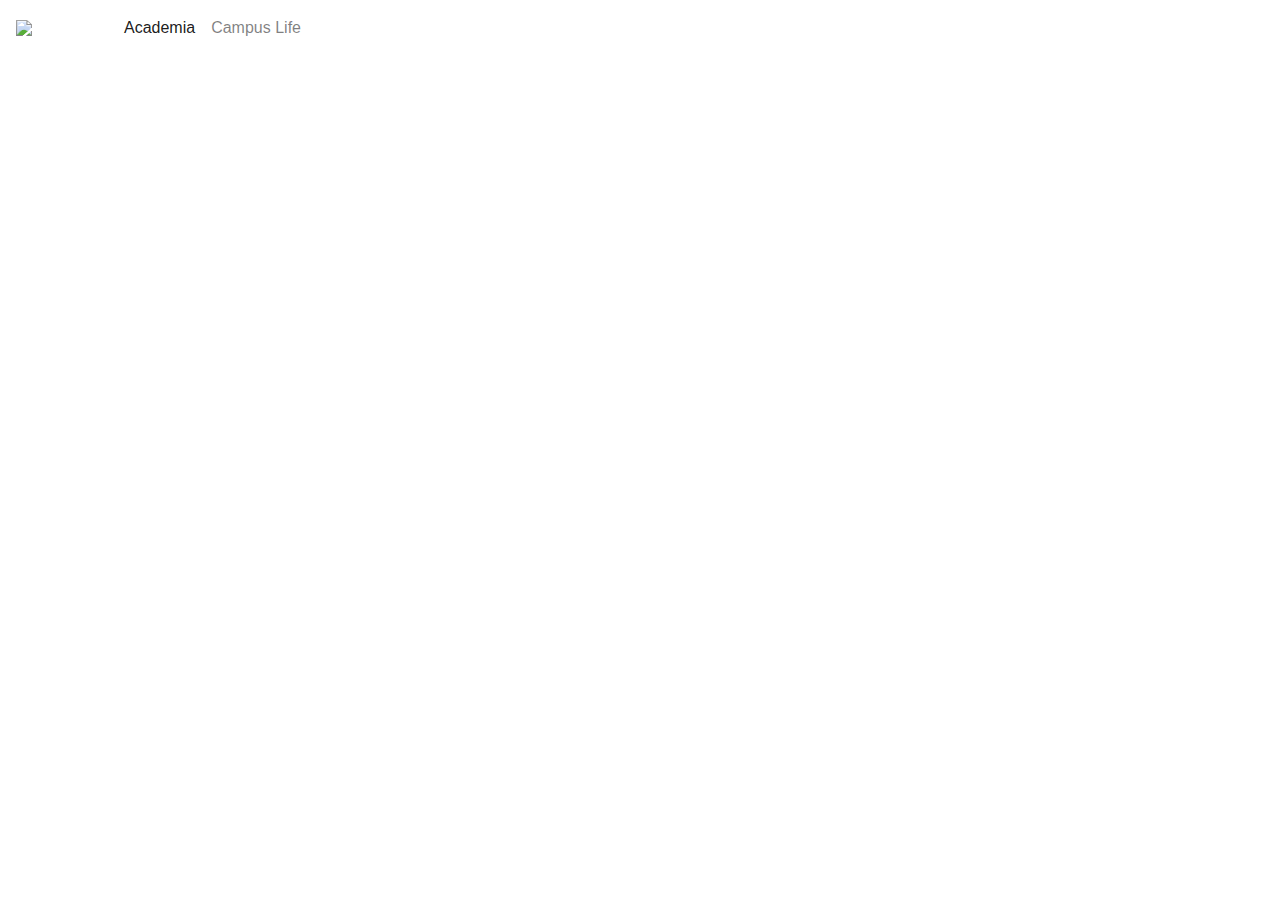
==== academia.html @ c20ad246 "add login page, and other initial setups" ====
<!doctype html>
<html lang="en">

<head>
  <meta charset="utf-8">
  <meta name="viewport" content="width=device-width, initial-scale=1, shrink-to-fit=no">
  <link href="css/bootstrap.min.css" rel="stylesheet">
  <link href="css/navbar.css" rel="stylesheet">
  <title>Academia, Buddy.io</title>
  <link rel="stylesheet" href="https://use.fontawesome.com/releases/v5.15.2/css/all.css" integrity="sha384-vSIIfh2YWi9wW0r9iZe7RJPrKwp6bG+s9QZMoITbCckVJqGCCRhc+ccxNcdpHuYu" crossorigin="anonymous">
  <script src="js/bootstrap.bundle.min.js"></script>
</head>

<body>
  <nav class="navbar navbar-expand-md navbar-light">
    <img src="img/buddy.io.png" id="logo" margin/>
    <ul class="navbar-nav mr-auto">
      <li class="nav-item active">
        <a class="nav-link" href="academia.html">Academia<span class="sr-only">(current)</span></a>
      </li>
      <li class="nav-item">
        <a class="nav-link" href="campuslife.html">Campus Life<span class="sr-only"></span></a>
      </li>
    </ul>
  </nav>



</body>

</html>
---- css/navbar.css ----
#logo {
  float: left;
  width: 100px;
}
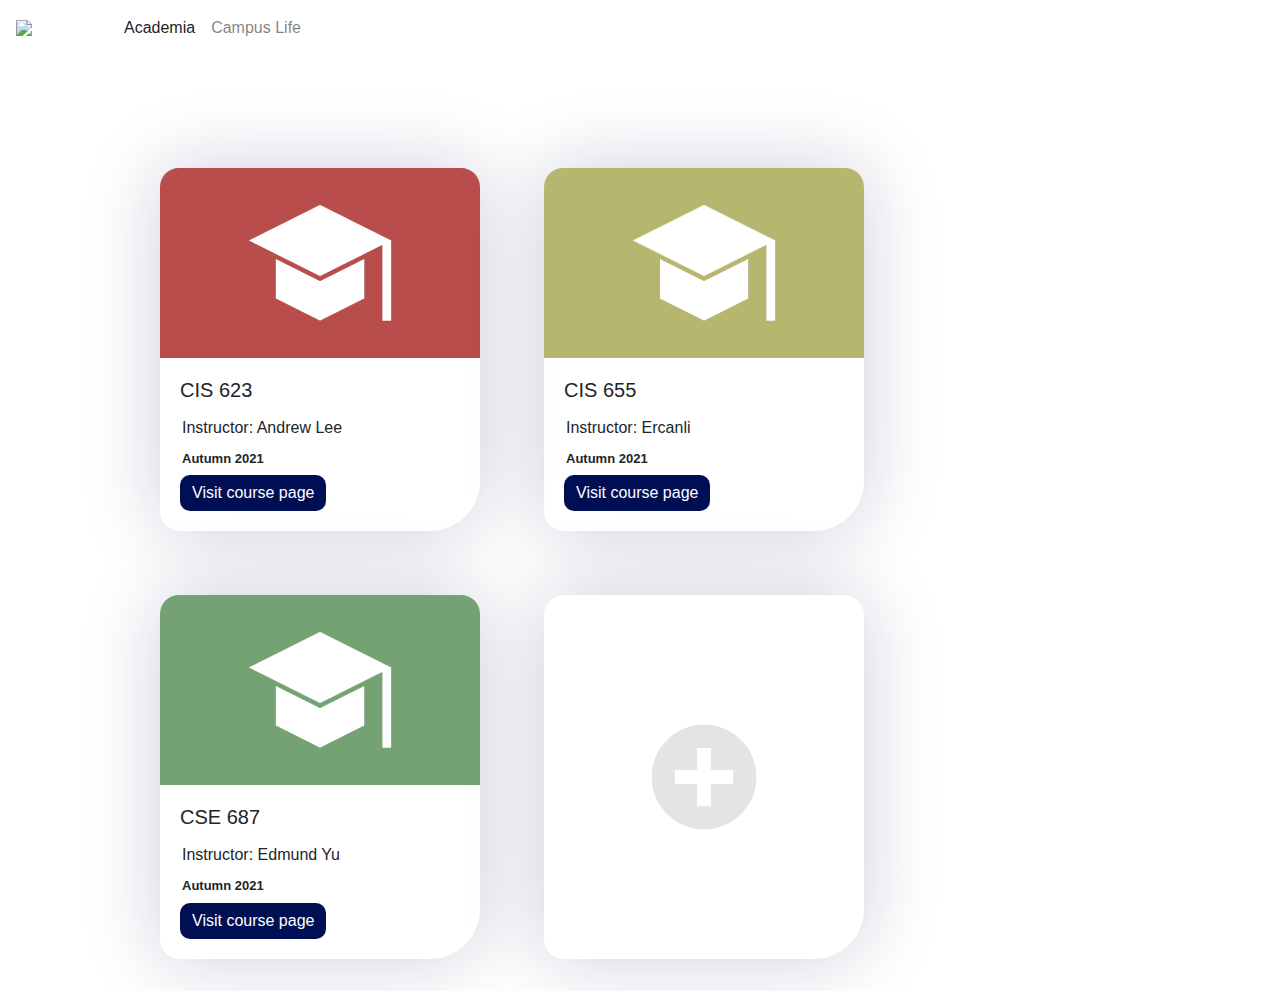
==== commit 9f44499c: "add coursepage and academia page" ====
--- a/academia.html
+++ b/academia.html
@@ -6,6 +6,7 @@
   <meta name="viewport" content="width=device-width, initial-scale=1, shrink-to-fit=no">
   <link href="css/bootstrap.min.css" rel="stylesheet">
   <link href="css/navbar.css" rel="stylesheet">
+  <link href="css/academia.css" rel="stylesheet">
   <title>Academia, Buddy.io</title>
   <link rel="stylesheet" href="https://use.fontawesome.com/releases/v5.15.2/css/all.css" integrity="sha384-vSIIfh2YWi9wW0r9iZe7RJPrKwp6bG+s9QZMoITbCckVJqGCCRhc+ccxNcdpHuYu" crossorigin="anonymous">
   <script src="js/bootstrap.bundle.min.js"></script>
@@ -24,7 +25,60 @@
     </ul>
   </nav>
 
+  <div class="courseCards">
+    <div class="courseCard" style="width: 20rem;">
+      <img src="img/courseDefault.png" class="card-img-top courseCardImages" >
+      <div class="card-body">
+        <h5 class="card-title">CIS 623</h5>
+        <p class="card-text">Instructor: Andrew Lee</p>
+        <p class="card-text" style = "font-weight: 700; font-size: small; ">Autumn 2021</p>
+        <a href="coursePage.html" class="btn btn-primary coursePageButton">Visit course page</a>
+      </div>
+    </div>
 
+    <div class="courseCard" style="width: 20rem;">
+      <img src="img/courseDefault.png" class="card-img-top courseCardImages" >
+      <div class="card-body">
+        <h5 class="card-title">CIS 655</h5>
+        <p class="card-text">Instructor: Ercanli</p>
+        <p class="card-text" style = "font-weight: 700; font-size: small; ">Autumn 2021</p>
+        <a href="coursePage.html" class="btn btn-primary coursePageButton">Visit course page</a>
+      </div>
+    </div>
+
+    <div class="courseCard" style="width: 20rem;">
+      <img src="img/courseDefault.png" class="card-img-top courseCardImages" >
+      <div class="card-body">
+        <h5 class="card-title">CSE 687</h5>
+        <p class="card-text">Instructor: Edmund Yu</p>
+        <p class="card-text" style = "font-weight: 700; font-size: small; ">Autumn 2021</p>
+        <a href="coursePage.html" class="btn btn-primary coursePageButton">Visit course page</a>
+      </div>
+    </div>
+
+    <!-- <div class="courseCard" style="width: 20rem;"> -->
+    <!-- <img src="img/addButton.png" class="addButton" > -->
+      <!-- <div class="card-body">
+        <h5 class="card-title">CSE 687</h5>
+        <p class="card-text">Instructor: Edmund Yu</p>
+        <p class="card-text" style = "font-weight: 700; font-size: small; ">Autumn 2021</p>
+        <a href="coursePage.html" class="btn btn-primary coursePageButton">Visit course page</a>
+      </div> -->
+    <!-- </div> -->
+    <button class="addButton" style="width: 20rem;">
+      <!-- <div id="addButtonButtonOverlay"> -->
+        <img src="img/addButton.png" class="card-img addButtonImage" >
+      <!-- </div> -->
+      <!-- <div class="card-img-overlay">
+        <h5 class="card-title">Card title</h5>
+        <p class="card-text">This is a wider card with supporting text below as a natural lead-in to additional content. This content is a little bit longer.</p>
+        <p class="card-text">Last updated 3 mins ago</p>
+      </div> -->
+    </button>
+
+  </div>
+
+  <script src="js/academia.js"></script>
 
 </body>
 
--- a/css/academia.css
+++ b/css/academia.css
@@ -0,0 +1,53 @@
+.courseCards {
+  display: flex;
+  flex-direction: row;
+  flex-wrap: wrap;
+  width: 80%;
+  margin-left: auto;
+  margin-right: auto;
+  margin-top: 5em;
+}
+
+.courseCard {
+  margin: 2em;
+  border-radius: 20px 20px 50px 20px;
+  box-shadow: 0px 0px 80px rgba(0, 14, 84, 0.2);
+}
+
+.courseCardImages {
+  border-radius: 19px 19px 0px 0px;
+}
+
+.card-text {
+  padding: 2px;
+  margin-bottom: 5px;
+}
+
+.coursePageButton {
+  background-color: #000E54;
+  border: 0;
+  border-radius: 10px;
+}
+
+.addButton {
+  margin: 2em;
+  border-radius: 20px 20px 50px 20px;
+  box-shadow: 0px 0px 80px rgba(0, 14, 84, 0.2);
+  /* border-width: 0; */
+  background-color: rgba(255,255,255);
+  border-width: 0px;
+  opacity: 100%;
+}
+
+.addButton:hover {
+  opacity: 100%;
+  box-shadow: 0px 0px 100px rgba(0, 14, 84, 0.3);
+}
+
+.addButtonImage {
+  opacity: 10%;
+}
+
+.addButtonImage:hover {
+  opacity: 20%;
+}
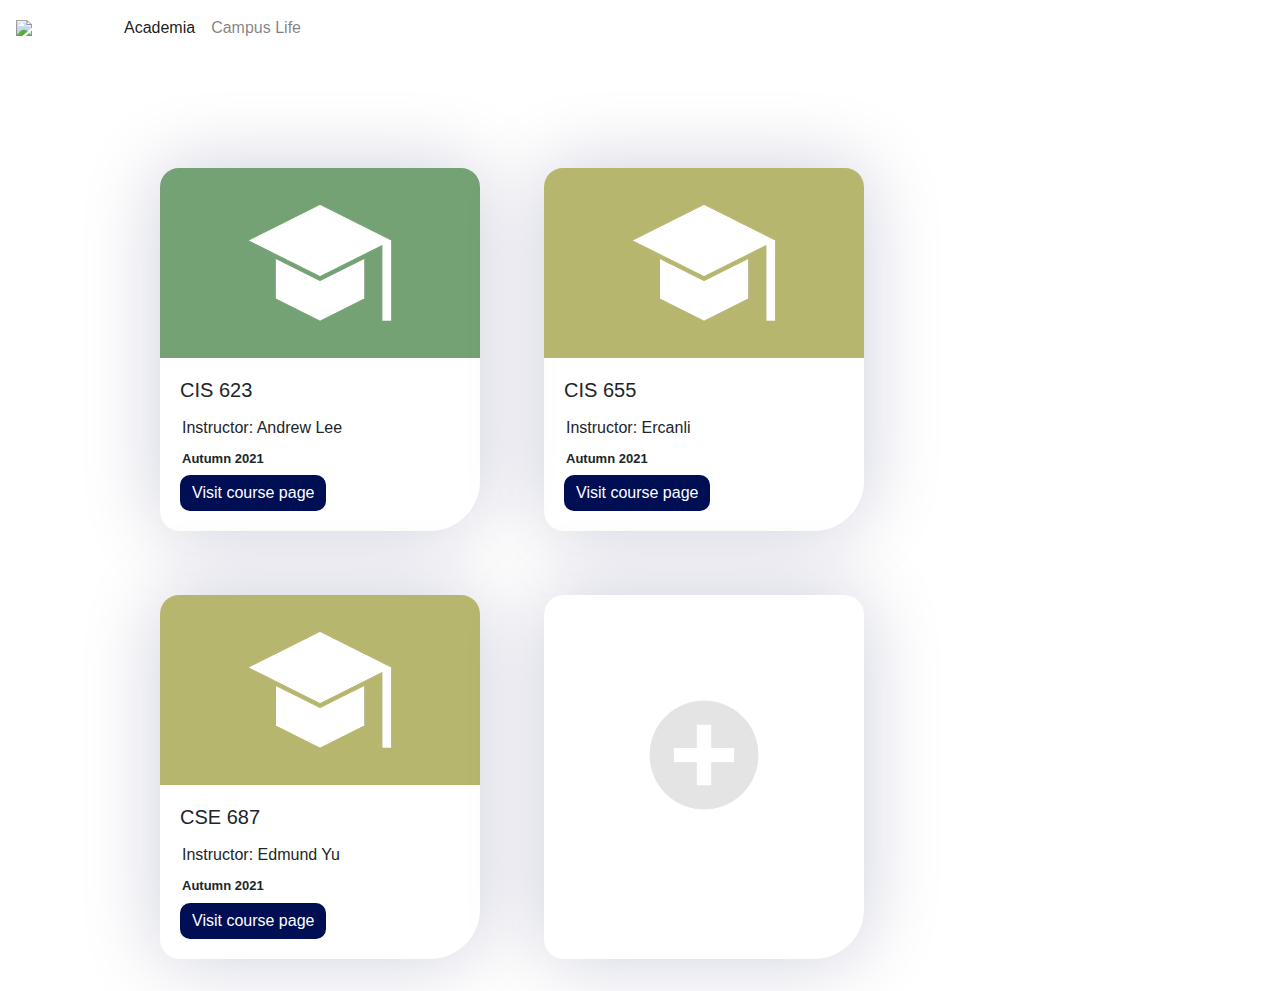
==== commit 901ff281: "added campuslife" ====
--- a/academia.html
+++ b/academia.html
@@ -65,7 +65,7 @@
         <a href="coursePage.html" class="btn btn-primary coursePageButton">Visit course page</a>
       </div> -->
     <!-- </div> -->
-    <button class="addButton" style="width: 20rem;">
+    <a href="addCourse.html" class="addButton" style="width: 20rem;">
       <!-- <div id="addButtonButtonOverlay"> -->
         <img src="img/addButton.png" class="card-img addButtonImage" >
       <!-- </div> -->
@@ -74,7 +74,7 @@
         <p class="card-text">This is a wider card with supporting text below as a natural lead-in to additional content. This content is a little bit longer.</p>
         <p class="card-text">Last updated 3 mins ago</p>
       </div> -->
-    </button>
+    </a>
 
   </div>
 
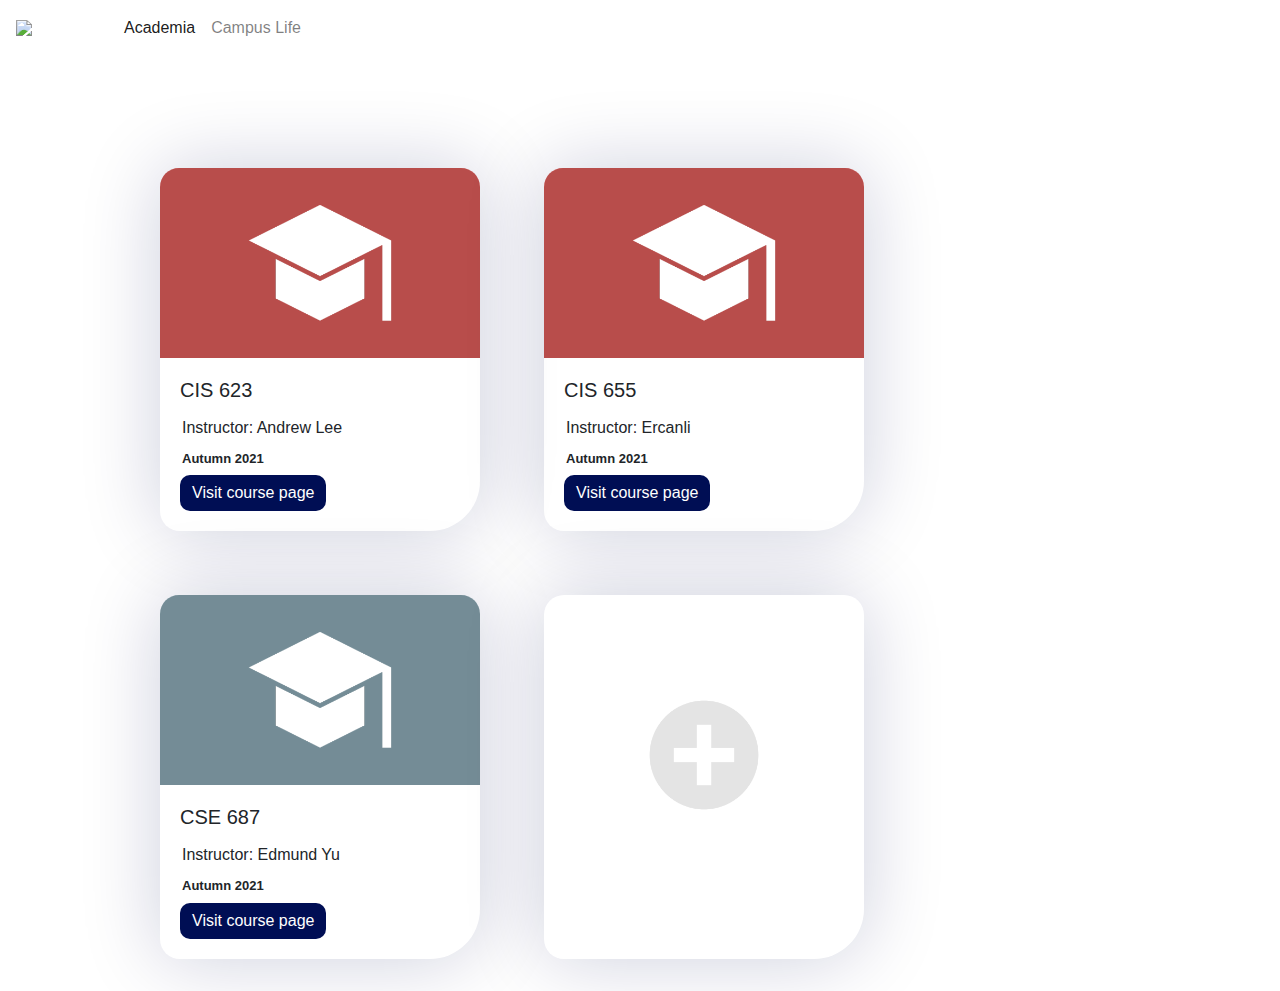
==== commit 9680541f: "image fix #2" ====
--- a/academia.html
+++ b/academia.html
@@ -14,7 +14,7 @@
 
 <body>
   <nav class="navbar navbar-expand-md navbar-light">
-    <img src="img/buddy.io.png" id="logo" margin/>
+    <img src="img/buddyio.png" id="logo" margin/>
     <ul class="navbar-nav mr-auto">
       <li class="nav-item active">
         <a class="nav-link" href="academia.html">Academia<span class="sr-only">(current)</span></a>
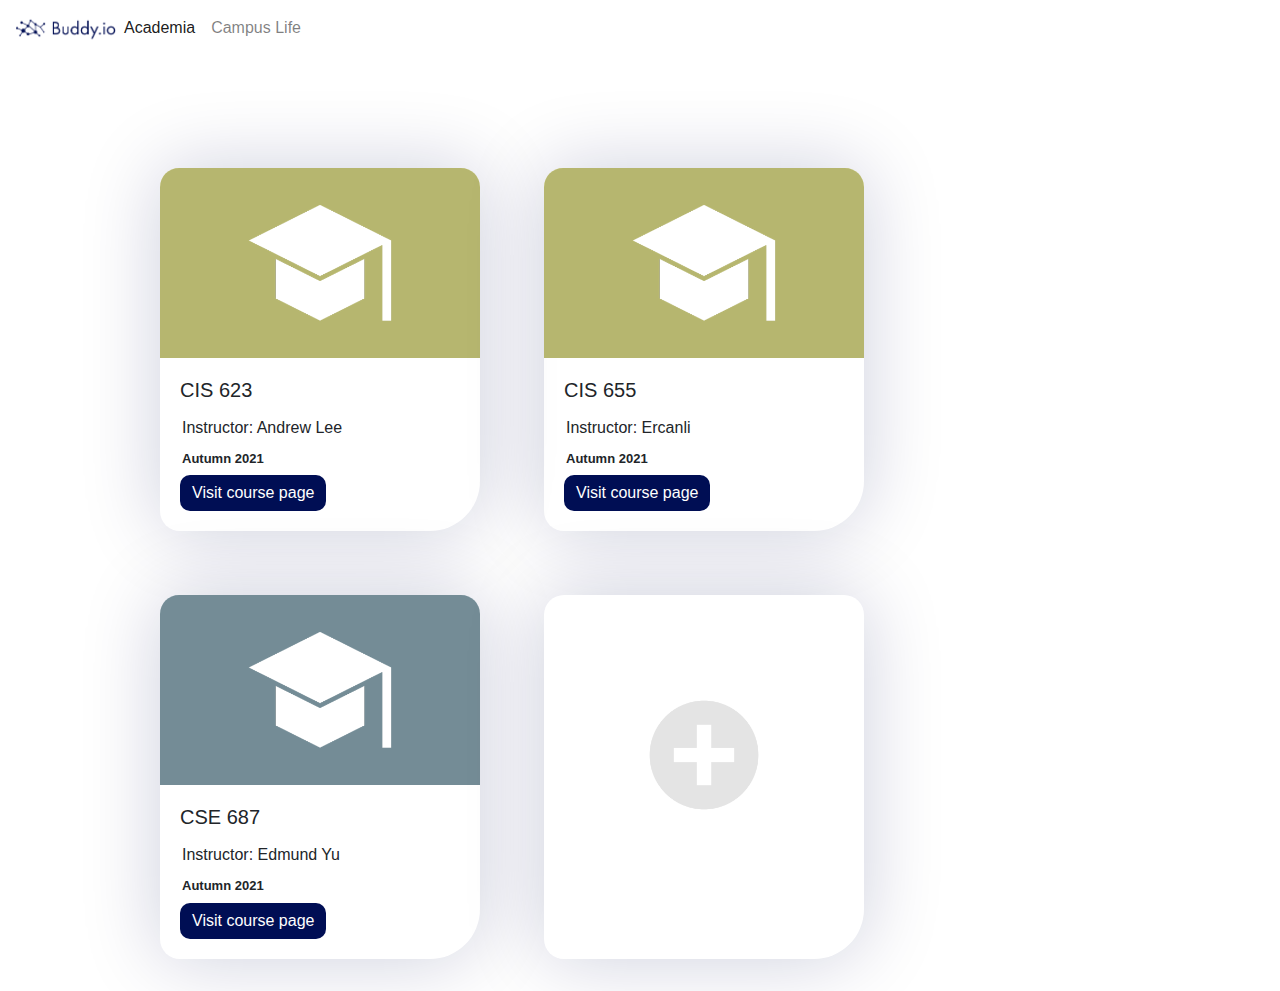
==== commit e402ebe8: "socket testing" ====
--- a/academia.html
+++ b/academia.html
@@ -27,7 +27,7 @@
 
   <div class="courseCards">
     <div class="courseCard" style="width: 20rem;">
-      <img src="img/courseDefault.png" class="card-img-top courseCardImages" >
+      <img src="img/courseDefault.png" class="card-img-top courseCardImages" />
       <div class="card-body">
         <h5 class="card-title">CIS 623</h5>
         <p class="card-text">Instructor: Andrew Lee</p>
@@ -37,7 +37,7 @@
     </div>
 
     <div class="courseCard" style="width: 20rem;">
-      <img src="img/courseDefault.png" class="card-img-top courseCardImages" >
+      <img src="img/courseDefault.png" class="card-img-top courseCardImages" />
       <div class="card-body">
         <h5 class="card-title">CIS 655</h5>
         <p class="card-text">Instructor: Ercanli</p>
@@ -47,7 +47,7 @@
     </div>
 
     <div class="courseCard" style="width: 20rem;">
-      <img src="img/courseDefault.png" class="card-img-top courseCardImages" >
+      <img src="img/courseDefault.png" class="card-img-top courseCardImages" />
       <div class="card-body">
         <h5 class="card-title">CSE 687</h5>
         <p class="card-text">Instructor: Edmund Yu</p>
@@ -56,24 +56,8 @@
       </div>
     </div>
 
-    <!-- <div class="courseCard" style="width: 20rem;"> -->
-    <!-- <img src="img/addButton.png" class="addButton" > -->
-      <!-- <div class="card-body">
-        <h5 class="card-title">CSE 687</h5>
-        <p class="card-text">Instructor: Edmund Yu</p>
-        <p class="card-text" style = "font-weight: 700; font-size: small; ">Autumn 2021</p>
-        <a href="coursePage.html" class="btn btn-primary coursePageButton">Visit course page</a>
-      </div> -->
-    <!-- </div> -->
     <a href="addCourse.html" class="addButton" style="width: 20rem;">
-      <!-- <div id="addButtonButtonOverlay"> -->
         <img src="img/addButton.png" class="card-img addButtonImage" >
-      <!-- </div> -->
-      <!-- <div class="card-img-overlay">
-        <h5 class="card-title">Card title</h5>
-        <p class="card-text">This is a wider card with supporting text below as a natural lead-in to additional content. This content is a little bit longer.</p>
-        <p class="card-text">Last updated 3 mins ago</p>
-      </div> -->
     </a>
 
   </div>
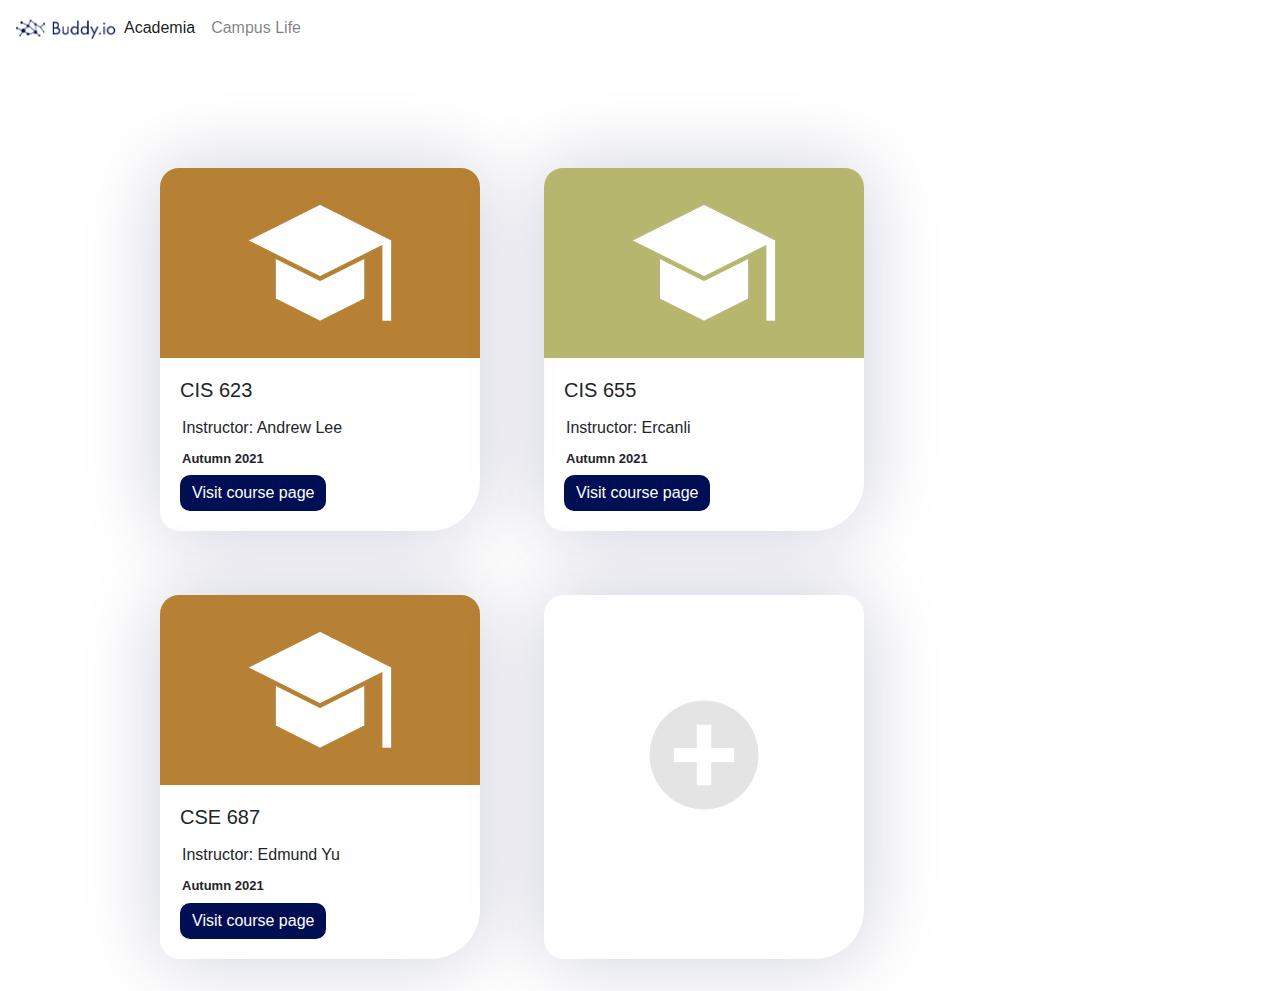
==== commit d5c2a5e3: "new post creation toggle" ====
--- a/academia.html
+++ b/academia.html
@@ -10,6 +10,7 @@
   <title>Academia, Buddy.io</title>
   <link rel="stylesheet" href="https://use.fontawesome.com/releases/v5.15.2/css/all.css" integrity="sha384-vSIIfh2YWi9wW0r9iZe7RJPrKwp6bG+s9QZMoITbCckVJqGCCRhc+ccxNcdpHuYu" crossorigin="anonymous">
   <script src="js/bootstrap.bundle.min.js"></script>
+  <!-- <script src="js/academia.js"></script> -->
 </head>
 
 <body>
@@ -32,7 +33,7 @@
         <h5 class="card-title">CIS 623</h5>
         <p class="card-text">Instructor: Andrew Lee</p>
         <p class="card-text" style = "font-weight: 700; font-size: small; ">Autumn 2021</p>
-        <a href="coursePage.html" class="btn btn-primary coursePageButton">Visit course page</a>
+        <a href="coursePage.html" class="btn btn-primary coursePageButton" onclick="coursePageButtonClick(1)">Visit course page</a>
       </div>
     </div>
 
@@ -42,7 +43,7 @@
         <h5 class="card-title">CIS 655</h5>
         <p class="card-text">Instructor: Ercanli</p>
         <p class="card-text" style = "font-weight: 700; font-size: small; ">Autumn 2021</p>
-        <a href="coursePage.html" class="btn btn-primary coursePageButton">Visit course page</a>
+        <a href="coursePage.html" class="btn btn-primary coursePageButton" onclick="coursePageButtonClick(2)">Visit course page</a>
       </div>
     </div>
 
@@ -52,7 +53,9 @@
         <h5 class="card-title">CSE 687</h5>
         <p class="card-text">Instructor: Edmund Yu</p>
         <p class="card-text" style = "font-weight: 700; font-size: small; ">Autumn 2021</p>
-        <a href="coursePage.html" class="btn btn-primary coursePageButton">Visit course page</a>
+        <!-- <button onclick="coursePageButtonClick()"> -->
+        <a href="coursePage.html" class="btn btn-primary coursePageButton" onclick="coursePageButtonClick(3)">Visit course page</a>
+        <!-- </button> -->
       </div>
     </div>
 
@@ -61,9 +64,7 @@
     </a>
 
   </div>
-
   <script src="js/academia.js"></script>
-
 </body>
 
 </html>
